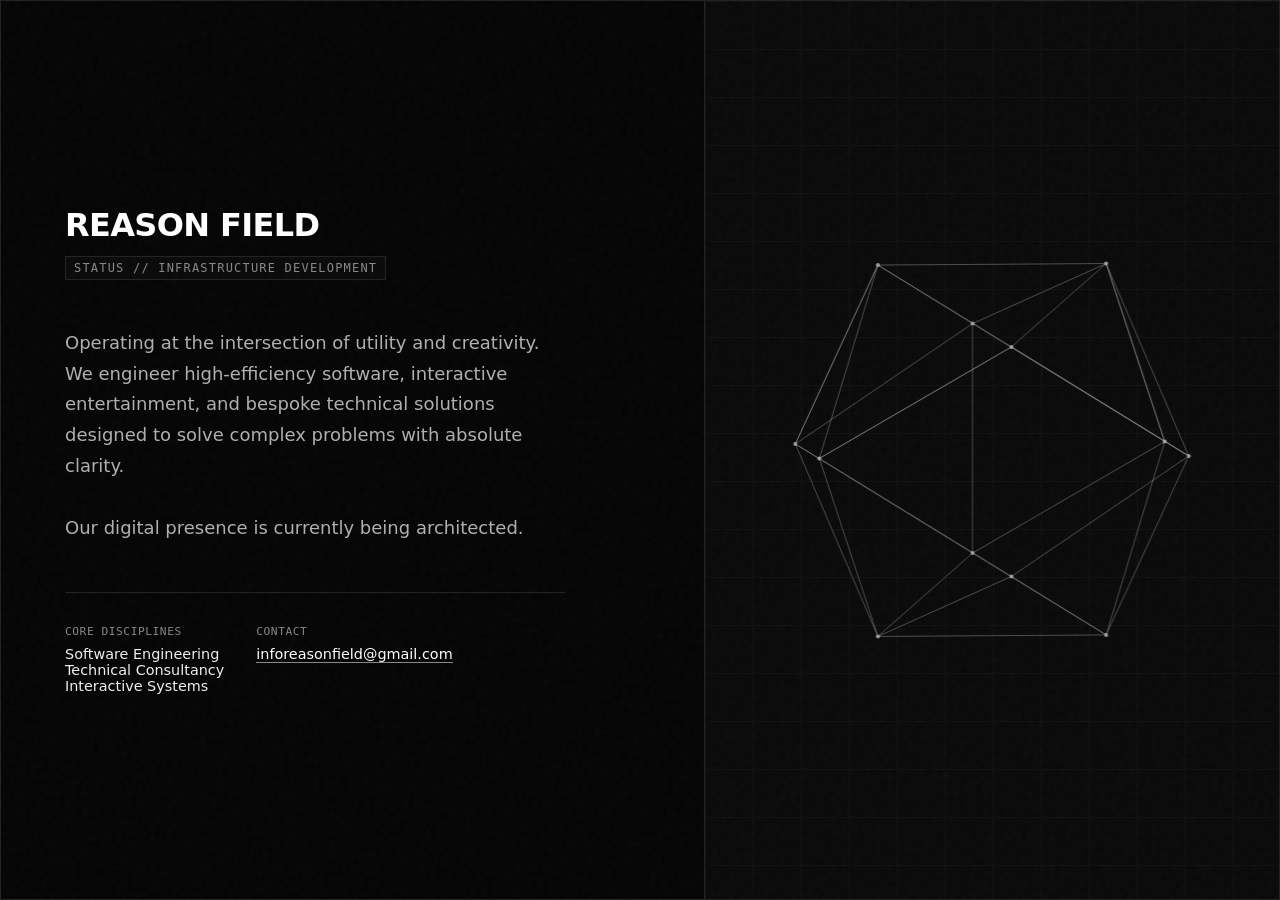
==== index.html @ ec18312f "Add initial HTML structure and styles for layout" ====
<!DOCTYPE html>
<html lang="en">
<head>
    <meta charset="UTF-8">
    <meta name="viewport" content="width=device-width, initial-scale=1.0">
    <title>Reason Field | Engineering</title>
    <style>
        :root {
            --bg: #050505;
            --surface: #0a0a0a;
            --border: #222222;
            --fg: #f0f0f0;
            --muted: #888888;
            --accent: #ffffff;
        }

        * {
            margin: 0;
            padding: 0;
            box-sizing: border-box;
        }

        body, html {
            width: 100%;
            height: 100%;
            background-color: var(--bg);
            color: var(--fg);
            font-family: ui-sans-serif, system-ui, -apple-system, BlinkMacSystemFont, "Segoe UI", Roboto, "Helvetica Neue", Arial, sans-serif;
            overflow-x: hidden;
        }

        /* Tactile Noise Overlay */
        .noise {
            position: fixed;
            inset: 0;
            pointer-events: none;
            z-index: 50;
            opacity: 0.03;
            background-image: url("data:image/svg+xml,%3Csvg viewBox='0 0 200 200' xmlns='http://www.w3.org/2000/svg'%3E%3Cfilter id='noiseFilter'%3E%3CfeTurbulence type='fractalNoise' baseFrequency='0.8' numOctaves='3' stitchTiles='stitch'/%3E%3C/filter%3E%3Crect width='100%25' height='100%25' filter='url(%23noiseFilter)'/%3E%3C/svg%3E");
        }

        /* Structural Layout */
        .layout-grid {
            display: flex;
            width: 100%;
            min-height: 100vh;
            border: 1px solid var(--border);
        }

        /* Left Panel: Content */
        .panel-content {
            flex: 1;
            display: flex;
            flex-direction: column;
            justify-content: center;
            padding: 4rem;
            border-right: 1px solid var(--border);
            background: var(--bg);
            position: relative;
            z-index: 10;
        }

        /* Right Panel: Visual */
        .panel-visual {
            flex: 1;
            position: relative;
            background: var(--surface);
            display: flex;
            align-items: center;
            justify-content: center;
            overflow: hidden;
        }

        /* Architectural Blueprint Grid on the Visual Panel */
        .panel-visual::before {
            content: '';
            position: absolute;
            inset: 0;
            background-image: 
                linear-gradient(var(--border) 1px, transparent 1px),
                linear-gradient(90deg, var(--border) 1px, transparent 1px);
            background-size: 3rem 3rem;
            opacity: 0.3;
            z-index: 1;
        }

        header {
            margin-bottom: 3rem;
        }

        h1 {
            font-size: 2rem;
            font-weight: 600;
            letter-spacing: -0.02em;
            color: var(--accent);
            text-transform: uppercase;
        }

        .mono-tag {
            font-family: ui-monospace, SFMono-Regular, Menlo, Monaco, Consolas, monospace;
            font-size: 0.75rem;
            color: var(--muted);
            text-transform: uppercase;
            letter-spacing: 0.1em;
            margin-top: 0.75rem;
            display: inline-block;
            padding: 0.25rem 0.5rem;
            border: 1px solid var(--border);
            background: var(--surface);
        }

        main p {
            font-size: 1.125rem;
            line-height: 1.7;
            color: #b0b0b0;
            font-weight: 400;
            max-width: 500px;
            margin-bottom: 2rem;
        }

        .system-status {
            display: flex;
            gap: 2rem;
            margin-top: 3rem;
            padding-top: 2rem;
            border-top: 1px solid var(--border);
            max-width: 500px;
        }

        .status-block {
            display: flex;
            flex-direction: column;
            gap: 0.5rem;
        }

        .status-title {
            font-family: ui-monospace, monospace;
            font-size: 0.7rem;
            color: var(--muted);
            letter-spacing: 0.05em;
        }

        .status-detail {
            font-size: 0.9rem;
            color: var(--fg);
        }

        a {
            color: var(--accent);
            text-decoration: none;
            border-bottom: 1px solid var(--muted);
            transition: border-color 0.2s, color 0.2s;
        }

        a:hover {
            border-color: var(--accent);
        }

        /* Canvas strictly confined to right panel */
        #render-target {
            position: relative;
            z-index: 2;
            width: 100%;
            height: 100%;
            opacity: 0.7;
        }

        /* Mobile Layout */
        @media (max-width: 900px) {
            .layout-grid {
                flex-direction: column;
            }
            .panel-content {
                border-right: none;
                border-bottom: 1px solid var(--border);
                padding: 2rem;
            }
            .panel-visual {
                min-height: 400px;
            }
        }
    </style>
</head>
<body>

    <div class="noise"></div>
    
    <div class="layout-grid">
        <!-- Left Panel: Clear, stable reading area -->
        <div class="panel-content">
            <header>
                <h1>Reason Field</h1>
                <div class="mono-tag">Status // Infrastructure Development</div>
            </header>

            <main>
                <p>
                    Operating at the intersection of utility and creativity. We engineer high-efficiency software, interactive entertainment, and bespoke technical solutions designed to solve complex problems with absolute clarity.
                </p>
                <p>
                    Our digital presence is currently being architected. 
                </p>
                
                <div class="system-status">
                    <div class="status-block">
                        <span class="status-title">CORE DISCIPLINES</span>
                        <span class="status-detail">Software Engineering<br>Technical Consultancy<br>Interactive Systems</span>
                    </div>
                    <div class="status-block">
                        <span class="status-title">CONTACT</span>
                        <span class="status-detail"><a href="mailto:inforeasonfield@gmail.com">inforeasonfield@gmail.com</a></span>
                    </div>
                </div>
            </main>
        </div>

        <!-- Right Panel: Confined visual/mathematical element -->
        <div class="panel-visual" id="canvas-container">
            <canvas id="render-target"></canvas>
        </div>
    </div>

    <script>
        /**
         * Complex Geometry Renderer (Icosahedron)
         * Kept strictly inside the right panel to avoid text interference.
         */
        const container = document.getElementById('canvas-container');
        const canvas = document.getElementById('render-target');
        const ctx = canvas.getContext('2d');
        
        let width, height;
        let angleX = 0;
        let angleY = 0;

        // Golden ratio for Icosahedron vertices
        const phi = (1 + Math.sqrt(5)) / 2;
        
        // Icosahedron vertices
        const vertices = [
            [-1,  phi,  0], [ 1,  phi,  0], [-1, -phi,  0], [ 1, -phi,  0],
            [ 0, -1,  phi], [ 0,  1,  phi], [ 0, -1, -phi], [ 0,  1, -phi],
            [ phi,  0, -1], [ phi,  0,  1], [-phi,  0, -1], [-phi,  0,  1]
        ];

        // Icosahedron edges
        const edges = [
            [0,11], [0,5], [0,1], [0,7], [0,10],
            [1,5], [1,9], [1,8], [1,7],
            [11,5], [5,9], [9,8], [8,7], [7,10], [10,11],
            [11,2], [5,4], [9,3], [8,6], [10,6],
            [2,4], [4,3], [3,6], [6,2],
            [2,11], [2,10], [4,11], [4,9], [3,9], [3,8], [6,8], [6,10],
            [2,3] // bottom edge fix
        ];

        function resize() {
            // Match canvas size to its container, not the whole window
            width = container.clientWidth;
            height = container.clientHeight;
            canvas.width = width;
            canvas.height = height;
        }

        // 3D Math: Matrix Rotation
        function rotate(v, ax, ay) {
            let x = v[0] * Math.cos(ay) - v[2] * Math.sin(ay);
            let z = v[0] * Math.sin(ay) + v[2] * Math.cos(ay);
            let y = v[1];

            let y2 = y * Math.cos(ax) - z * Math.sin(ax);
            let z2 = y * Math.sin(ax) + z * Math.cos(ax);

            return [x, y2, z2];
        }

        function render() {
            ctx.clearRect(0, 0, width, height);
            
            // Scale geometry based on container size
            const scale = Math.min(width, height) * 0.2;
            const cx = width / 2;
            const cy = height / 2;

            ctx.beginPath();
            ctx.strokeStyle = 'rgba(255, 255, 255, 0.4)';
            ctx.lineWidth = 1;

            // Draw edges
            edges.forEach(edge => {
                const v1 = rotate(vertices[edge[0]], angleX, angleY);
                const v2 = rotate(vertices[edge[1]], angleX, angleY);

                ctx.moveTo(cx + v1[0] * scale, cy + v1[1] * scale);
                ctx.lineTo(cx + v2[0] * scale, cy + v2[1] * scale);
            });

            ctx.stroke();

            // Draw connecting nodes (vertices)
            ctx.fillStyle = 'rgba(255, 255, 255, 0.8)';
            vertices.forEach(vertex => {
                const v = rotate(vertex, angleX, angleY);
                ctx.beginPath();
                ctx.arc(cx + v[0] * scale, cy + v[1] * scale, 2, 0, Math.PI * 2);
                ctx.fill();
            });

            // Smooth, slow rotation
            angleX += 0.0015;
            angleY += 0.0025;

            requestAnimationFrame(render);
        }

        // Handle resizing
        window.addEventListener('resize', resize);
        
        // Boot
        resize();
        render();
    </script>
</body>
</html>
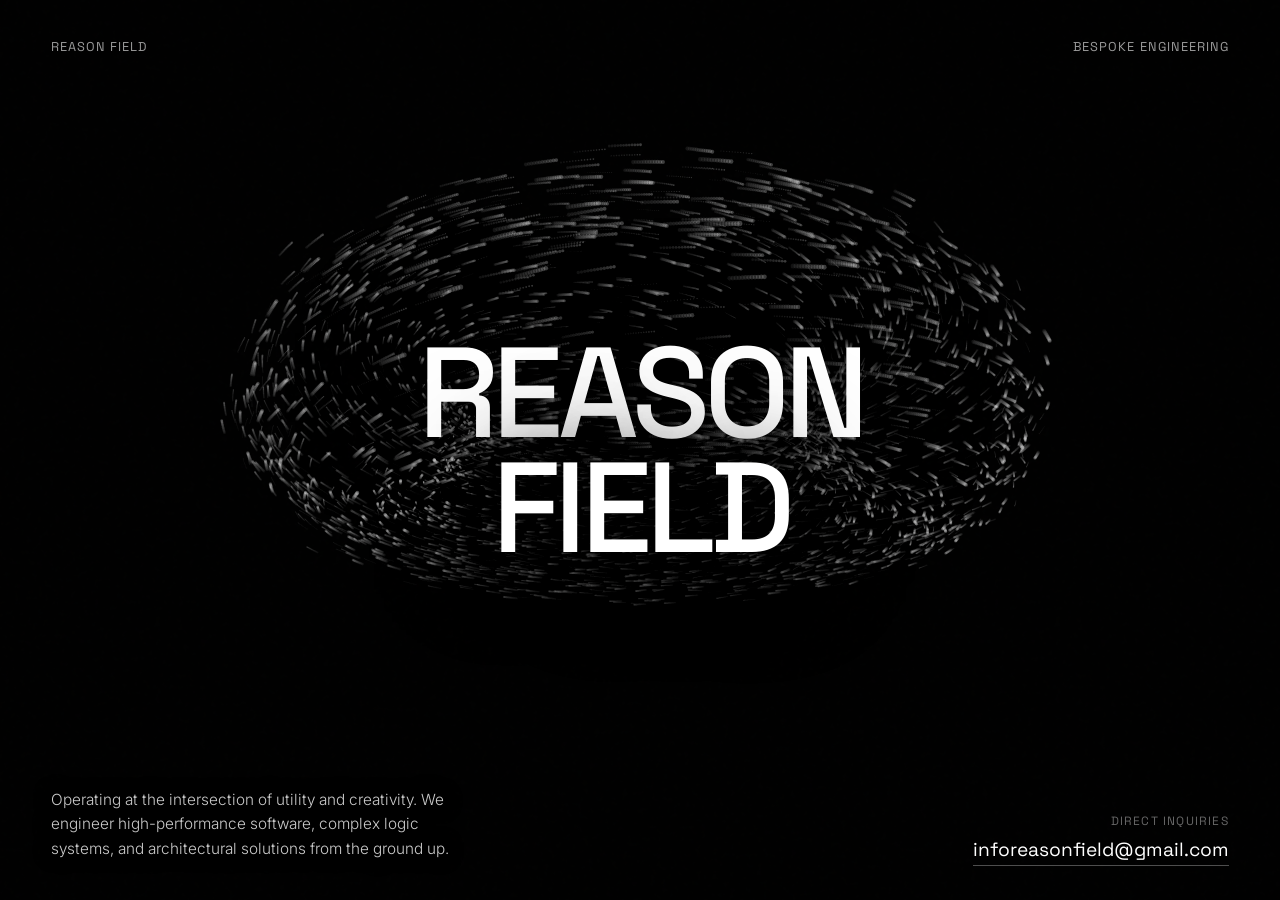
==== commit 9a715da6: "mproved UI and canvas features Updated title and improved styling for better readability. Enhanced c" ====
--- a/index.html
+++ b/index.html
@@ -3,17 +3,14 @@
 <head>
     <meta charset="UTF-8">
     <meta name="viewport" content="width=device-width, initial-scale=1.0">
-    <title>Reason Field | Engineering</title>
+    <title>Reason Field | Systems Engineering</title>
+
+    <!-- Typography: Space Grotesk for architectural precision, Inter for clean reading -->
+    <link rel="preconnect" href="https://fonts.googleapis.com">
+    <link rel="preconnect" href="https://fonts.gstatic.com" crossorigin>
+    <link href="https://fonts.googleapis.com/css2?family=Space+Grotesk:wght@300;400;500;700&family=Inter:wght@300;400&display=swap" rel="stylesheet">
+
     <style>
-        :root {
-            --bg: #050505;
-            --surface: #0a0a0a;
-            --border: #222222;
-            --fg: #f0f0f0;
-            --muted: #888888;
-            --accent: #ffffff;
-        }
-
         * {
             margin: 0;
             padding: 0;
@@ -21,303 +18,292 @@
         }
 
         body, html {
+            width: 100vw;
+            height: 100vh;
+            background-color: #030303; /* Deepest off-black */
+            color: #ffffff;
+            overflow: hidden;
+            font-family: 'Inter', sans-serif;
+            /* A subtle noise texture over the whole body to make it feel like physical media */
+            background-image: url("data:image/svg+xml,%3Csvg viewBox='0 0 200 200' xmlns='http://www.w3.org/2000/svg'%3E%3Cfilter id='noiseFilter'%3E%3CfeTurbulence type='fractalNoise' baseFrequency='0.8' numOctaves='3' stitchTiles='stitch'/%3E%3C/filter%3E%3Crect width='100%25' height='100%25' filter='url(%23noiseFilter)' opacity='0.03'/%3E%3C/svg%3E");
+        }
+
+        /* The Ambient Canvas Layer */
+        #field-canvas {
+            position: absolute;
+            top: 0;
+            left: 0;
             width: 100%;
             height: 100%;
-            background-color: var(--bg);
-            color: var(--fg);
-            font-family: ui-sans-serif, system-ui, -apple-system, BlinkMacSystemFont, "Segoe UI", Roboto, "Helvetica Neue", Arial, sans-serif;
-            overflow-x: hidden;
-        }
-
-        /* Tactile Noise Overlay */
-        .noise {
-            position: fixed;
-            inset: 0;
-            pointer-events: none;
-            z-index: 50;
-            opacity: 0.03;
-            background-image: url("data:image/svg+xml,%3Csvg viewBox='0 0 200 200' xmlns='http://www.w3.org/2000/svg'%3E%3Cfilter id='noiseFilter'%3E%3CfeTurbulence type='fractalNoise' baseFrequency='0.8' numOctaves='3' stitchTiles='stitch'/%3E%3C/filter%3E%3Crect width='100%25' height='100%25' filter='url(%23noiseFilter)'/%3E%3C/svg%3E");
-        }
-
-        /* Structural Layout */
-        .layout-grid {
-            display: flex;
-            width: 100%;
-            min-height: 100vh;
-            border: 1px solid var(--border);
-        }
-
-        /* Left Panel: Content */
-        .panel-content {
-            flex: 1;
+            z-index: 1;
+        }
+
+        /* 
+           The UI Grid
+           Positioned safely above the canvas with no disruptive blend modes.
+        */
+        .interface {
+            position: absolute;
+            top: 0;
+            left: 0;
+            width: 100vw;
+            height: 100vh;
+            z-index: 10;
+            pointer-events: none; 
             display: flex;
             flex-direction: column;
-            justify-content: center;
-            padding: 4rem;
-            border-right: 1px solid var(--border);
-            background: var(--bg);
+            justify-content: space-between;
+            padding: 3vw 4vw;
+        }
+
+        /* 
+           Massive Center Text 
+           Features a heavy text-shadow (glow) matching the background color.
+           This acts as an invisible shield, ensuring particles never make the text hard to read.
+        */
+        .center-title {
+            position: absolute;
+            top: 50%;
+            left: 50%;
+            transform: translate(-50%, -50%);
+            font-family: 'Space Grotesk', sans-serif;
+            font-size: clamp(3.5rem, 10vw, 12rem); 
+            font-weight: 500;
+            line-height: 0.9;
+            letter-spacing: -0.05em;
+            text-align: center;
+            width: 100%;
+            white-space: nowrap;
+            text-shadow: 0 0 60px rgba(3, 3, 3, 0.9), 0 0 120px rgba(3, 3, 3, 0.9);
+        }
+
+        .top-bar {
+            display: flex;
+            justify-content: space-between;
+            font-family: 'Space Grotesk', sans-serif;
+            font-size: clamp(0.75rem, 1vw, 0.9rem);
+            letter-spacing: 0.08em;
+            text-transform: uppercase;
+            color: rgba(255, 255, 255, 0.6);
+        }
+
+        .bottom-bar {
+            display: flex;
+            justify-content: space-between;
+            align-items: flex-end;
+        }
+
+        .description {
+            font-weight: 300;
+            font-size: clamp(0.95rem, 1.2vw, 1.15rem);
+            line-height: 1.6;
+            max-width: 420px;
+            color: rgba(255, 255, 255, 0.8);
+            /* Protects readability */
+            text-shadow: 0 0 20px rgba(3, 3, 3, 1);
+        }
+
+        .contact-wrapper {
+            font-family: 'Space Grotesk', sans-serif;
+            text-align: right;
+            pointer-events: auto; /* Re-enable clicks */
+        }
+
+        .contact-label {
+            display: block;
+            margin-bottom: 0.5rem;
+            font-size: 0.75rem;
+            letter-spacing: 0.1em;
+            color: rgba(255, 255, 255, 0.4);
+            text-transform: uppercase;
+        }
+
+        .contact-link {
+            font-size: clamp(1rem, 1.5vw, 1.2rem);
+            color: #ffffff;
+            text-decoration: none;
             position: relative;
-            z-index: 10;
-        }
-
-        /* Right Panel: Visual */
-        .panel-visual {
-            flex: 1;
-            position: relative;
-            background: var(--surface);
-            display: flex;
-            align-items: center;
-            justify-content: center;
-            overflow: hidden;
-        }
-
-        /* Architectural Blueprint Grid on the Visual Panel */
-        .panel-visual::before {
+            padding-bottom: 4px;
+            transition: color 0.3s ease;
+        }
+
+        .contact-link::after {
             content: '';
             position: absolute;
-            inset: 0;
-            background-image: 
-                linear-gradient(var(--border) 1px, transparent 1px),
-                linear-gradient(90deg, var(--border) 1px, transparent 1px);
-            background-size: 3rem 3rem;
-            opacity: 0.3;
-            z-index: 1;
-        }
-
-        header {
-            margin-bottom: 3rem;
-        }
-
-        h1 {
-            font-size: 2rem;
-            font-weight: 600;
-            letter-spacing: -0.02em;
-            color: var(--accent);
-            text-transform: uppercase;
-        }
-
-        .mono-tag {
-            font-family: ui-monospace, SFMono-Regular, Menlo, Monaco, Consolas, monospace;
-            font-size: 0.75rem;
-            color: var(--muted);
-            text-transform: uppercase;
-            letter-spacing: 0.1em;
-            margin-top: 0.75rem;
-            display: inline-block;
-            padding: 0.25rem 0.5rem;
-            border: 1px solid var(--border);
-            background: var(--surface);
-        }
-
-        main p {
-            font-size: 1.125rem;
-            line-height: 1.7;
-            color: #b0b0b0;
-            font-weight: 400;
-            max-width: 500px;
-            margin-bottom: 2rem;
-        }
-
-        .system-status {
-            display: flex;
-            gap: 2rem;
-            margin-top: 3rem;
-            padding-top: 2rem;
-            border-top: 1px solid var(--border);
-            max-width: 500px;
-        }
-
-        .status-block {
-            display: flex;
-            flex-direction: column;
-            gap: 0.5rem;
-        }
-
-        .status-title {
-            font-family: ui-monospace, monospace;
-            font-size: 0.7rem;
-            color: var(--muted);
-            letter-spacing: 0.05em;
-        }
-
-        .status-detail {
-            font-size: 0.9rem;
-            color: var(--fg);
-        }
-
-        a {
-            color: var(--accent);
-            text-decoration: none;
-            border-bottom: 1px solid var(--muted);
-            transition: border-color 0.2s, color 0.2s;
-        }
-
-        a:hover {
-            border-color: var(--accent);
-        }
-
-        /* Canvas strictly confined to right panel */
-        #render-target {
-            position: relative;
-            z-index: 2;
+            bottom: 0;
+            left: 0;
             width: 100%;
-            height: 100%;
-            opacity: 0.7;
+            height: 1px;
+            background-color: rgba(255, 255, 255, 0.3);
+            transition: background-color 0.3s ease;
+        }
+
+        .contact-link:hover::after {
+            background-color: #ffffff;
         }
 
         /* Mobile Layout */
-        @media (max-width: 900px) {
-            .layout-grid {
-                flex-direction: column;
-            }
-            .panel-content {
-                border-right: none;
-                border-bottom: 1px solid var(--border);
-                padding: 2rem;
-            }
-            .panel-visual {
-                min-height: 400px;
-            }
+        @media (max-width: 768px) {
+            .interface { padding: 8vw 6vw; }
+            .bottom-bar { flex-direction: column; align-items: flex-start; gap: 3rem; }
+            .description { max-width: 100%; }
+            .contact-wrapper { text-align: left; }
         }
     </style>
 </head>
 <body>
 
-    <div class="noise"></div>
-    
-    <div class="layout-grid">
-        <!-- Left Panel: Clear, stable reading area -->
-        <div class="panel-content">
-            <header>
-                <h1>Reason Field</h1>
-                <div class="mono-tag">Status // Infrastructure Development</div>
-            </header>
-
-            <main>
-                <p>
-                    Operating at the intersection of utility and creativity. We engineer high-efficiency software, interactive entertainment, and bespoke technical solutions designed to solve complex problems with absolute clarity.
-                </p>
-                <p>
-                    Our digital presence is currently being architected. 
-                </p>
-                
-                <div class="system-status">
-                    <div class="status-block">
-                        <span class="status-title">CORE DISCIPLINES</span>
-                        <span class="status-detail">Software Engineering<br>Technical Consultancy<br>Interactive Systems</span>
-                    </div>
-                    <div class="status-block">
-                        <span class="status-title">CONTACT</span>
-                        <span class="status-detail"><a href="mailto:inforeasonfield@gmail.com">inforeasonfield@gmail.com</a></span>
-                    </div>
-                </div>
-            </main>
+    <!-- Generative Magnetic Field Canvas -->
+    <canvas id="field-canvas"></canvas>
+
+    <!-- Harmonious UI Layer -->
+    <main class="interface">
+        
+        <div class="top-bar">
+            <div>Reason Field</div>
+            <div>Bespoke Engineering</div>
         </div>
 
-        <!-- Right Panel: Confined visual/mathematical element -->
-        <div class="panel-visual" id="canvas-container">
-            <canvas id="render-target"></canvas>
+        <div class="center-title">
+            REASON<br>FIELD
         </div>
-    </div>
+
+        <div class="bottom-bar">
+            <div class="description">
+                Operating at the intersection of utility and creativity. We engineer high-performance software, complex logic systems, and architectural solutions from the ground up.
+            </div>
+            
+            <div class="contact-wrapper">
+                <span class="contact-label">Direct Inquiries</span>
+                <a href="mailto:inforeasonfield@gmail.com" class="contact-link">inforeasonfield@gmail.com</a>
+            </div>
+        </div>
+
+    </main>
 
     <script>
         /**
-         * Complex Geometry Renderer (Icosahedron)
-         * Kept strictly inside the right panel to avoid text interference.
+         * Ambient Particle Torus (The "Reason Field")
+         * Creates a massive, incredibly smooth ring of particles representing 
+         * perfectly organized computational logic and data architecture.
          */
-        const container = document.getElementById('canvas-container');
-        const canvas = document.getElementById('render-target');
+        const canvas = document.getElementById('field-canvas');
         const ctx = canvas.getContext('2d');
+
+        let width, height;
+        let particles = [];
+        const particleCount = 4000; // High count, but rendered softly
         
-        let width, height;
-        let angleX = 0;
-        let angleY = 0;
-
-        // Golden ratio for Icosahedron vertices
-        const phi = (1 + Math.sqrt(5)) / 2;
-        
-        // Icosahedron vertices
-        const vertices = [
-            [-1,  phi,  0], [ 1,  phi,  0], [-1, -phi,  0], [ 1, -phi,  0],
-            [ 0, -1,  phi], [ 0,  1,  phi], [ 0, -1, -phi], [ 0,  1, -phi],
-            [ phi,  0, -1], [ phi,  0,  1], [-phi,  0, -1], [-phi,  0,  1]
-        ];
-
-        // Icosahedron edges
-        const edges = [
-            [0,11], [0,5], [0,1], [0,7], [0,10],
-            [1,5], [1,9], [1,8], [1,7],
-            [11,5], [5,9], [9,8], [8,7], [7,10], [10,11],
-            [11,2], [5,4], [9,3], [8,6], [10,6],
-            [2,4], [4,3], [3,6], [6,2],
-            [2,11], [2,10], [4,11], [4,9], [3,9], [3,8], [6,8], [6,10],
-            [2,3] // bottom edge fix
-        ];
-
-        function resize() {
-            // Match canvas size to its container, not the whole window
-            width = container.clientWidth;
-            height = container.clientHeight;
+        // Mathematical parameters for the Torus (Ring)
+        const R = 300; // Main radius of the ring
+        const r = 100; // Thickness of the ring
+
+        let time = 0;
+        let mouseX = 0;
+        let mouseY = 0;
+
+        function initCanvas() {
+            width = window.innerWidth;
+            height = window.innerHeight;
             canvas.width = width;
             canvas.height = height;
-        }
-
-        // 3D Math: Matrix Rotation
-        function rotate(v, ax, ay) {
-            let x = v[0] * Math.cos(ay) - v[2] * Math.sin(ay);
-            let z = v[0] * Math.sin(ay) + v[2] * Math.cos(ay);
-            let y = v[1];
-
-            let y2 = y * Math.cos(ax) - z * Math.sin(ax);
-            let z2 = y * Math.sin(ax) + z * Math.cos(ax);
-
-            return [x, y2, z2];
-        }
+            
+            particles = [];
+            
+            // Distribute points mathematically across a 3D Torus
+            for (let i = 0; i < particleCount; i++) {
+                // u and v are angles for the torus formula
+                const u = Math.random() * Math.PI * 2;
+                const v = Math.random() * Math.PI * 2;
+                
+                // Add a little random noise to make it look like a field of data, not a solid object
+                const noiseX = (Math.random() - 0.5) * 40;
+                const noiseY = (Math.random() - 0.5) * 40;
+                const noiseZ = (Math.random() - 0.5) * 40;
+
+                particles.push({
+                    u: u,
+                    v: v,
+                    nx: noiseX,
+                    ny: noiseY,
+                    nz: noiseZ,
+                    speedOffset: Math.random() * 0.002 + 0.001,
+                    size: Math.random() * 1.5 + 0.2
+                });
+            }
+        }
+
+        window.addEventListener('resize', initCanvas);
+        initCanvas();
+
+        // Subtle parallax effect on mouse move
+        window.addEventListener('mousemove', (e) => {
+            mouseX = (e.clientX - width / 2) * 0.0005;
+            mouseY = (e.clientY - height / 2) * 0.0005;
+        });
 
         function render() {
-            ctx.clearRect(0, 0, width, height);
-            
-            // Scale geometry based on container size
-            const scale = Math.min(width, height) * 0.2;
-            const cx = width / 2;
-            const cy = height / 2;
-
-            ctx.beginPath();
-            ctx.strokeStyle = 'rgba(255, 255, 255, 0.4)';
-            ctx.lineWidth = 1;
-
-            // Draw edges
-            edges.forEach(edge => {
-                const v1 = rotate(vertices[edge[0]], angleX, angleY);
-                const v2 = rotate(vertices[edge[1]], angleX, angleY);
-
-                ctx.moveTo(cx + v1[0] * scale, cy + v1[1] * scale);
-                ctx.lineTo(cx + v2[0] * scale, cy + v2[1] * scale);
-            });
-
-            ctx.stroke();
-
-            // Draw connecting nodes (vertices)
-            ctx.fillStyle = 'rgba(255, 255, 255, 0.8)';
-            vertices.forEach(vertex => {
-                const v = rotate(vertex, angleX, angleY);
-                ctx.beginPath();
-                ctx.arc(cx + v[0] * scale, cy + v[1] * scale, 2, 0, Math.PI * 2);
-                ctx.fill();
-            });
-
-            // Smooth, slow rotation
-            angleX += 0.0015;
-            angleY += 0.0025;
+            // Very soft clear to create a smooth, ambient glow
+            ctx.fillStyle = 'rgba(3, 3, 3, 0.2)';
+            ctx.fillRect(0, 0, width, height);
+
+            time += 0.005; // Extremely slow, peaceful rotation
+
+            const centerX = width / 2;
+            const centerY = height / 2;
+
+            // Camera tilt angles
+            const rotX = 1.2 + mouseY; 
+            const rotZ = time + mouseX;
+
+            const cx = Math.cos(rotX), sx = Math.sin(rotX);
+            const cz = Math.cos(rotZ), sz = Math.sin(rotZ);
+
+            ctx.fillStyle = 'rgba(255, 255, 255, 0.4)'; // Soft white/silver particles
+
+            for (let i = 0; i < particles.length; i++) {
+                let p = particles[i];
+                
+                // Slowly animate the particles around the tube of the torus
+                p.v += p.speedOffset;
+
+                // 3D Torus parametric equations
+                let px = (R + r * Math.cos(p.v)) * Math.cos(p.u) + p.nx;
+                let py = (R + r * Math.cos(p.v)) * Math.sin(p.u) + p.ny;
+                let pz = r * Math.sin(p.v) + p.nz;
+
+                // 3D Rotations (Rotate around Z, then X to tilt it)
+                // Z-rotation
+                let x1 = px * cz - py * sz;
+                let y1 = px * sz + py * cz;
+
+                // X-rotation
+                let y2 = y1 * cx - pz * sx;
+                let z2 = y1 * sx + pz * cx;
+
+                // Push back from camera
+                z2 += 900; 
+
+                // Simple perspective projection
+                if (z2 > 100) {
+                    const scale = 800 / z2;
+                    const screenX = centerX + x1 * scale;
+                    const screenY = centerY + y2 * scale;
+                    
+                    // Particles further away are smaller and dimmer
+                    const currentSize = p.size * scale;
+                    const alpha = Math.max(0, Math.min(0.6, scale * 0.5));
+
+                    ctx.globalAlpha = alpha;
+                    ctx.beginPath();
+                    ctx.arc(screenX, screenY, currentSize, 0, Math.PI * 2);
+                    ctx.fill();
+                }
+            }
 
             requestAnimationFrame(render);
         }
 
-        // Handle resizing
-        window.addEventListener('resize', resize);
-        
-        // Boot
-        resize();
         render();
     </script>
 </body>
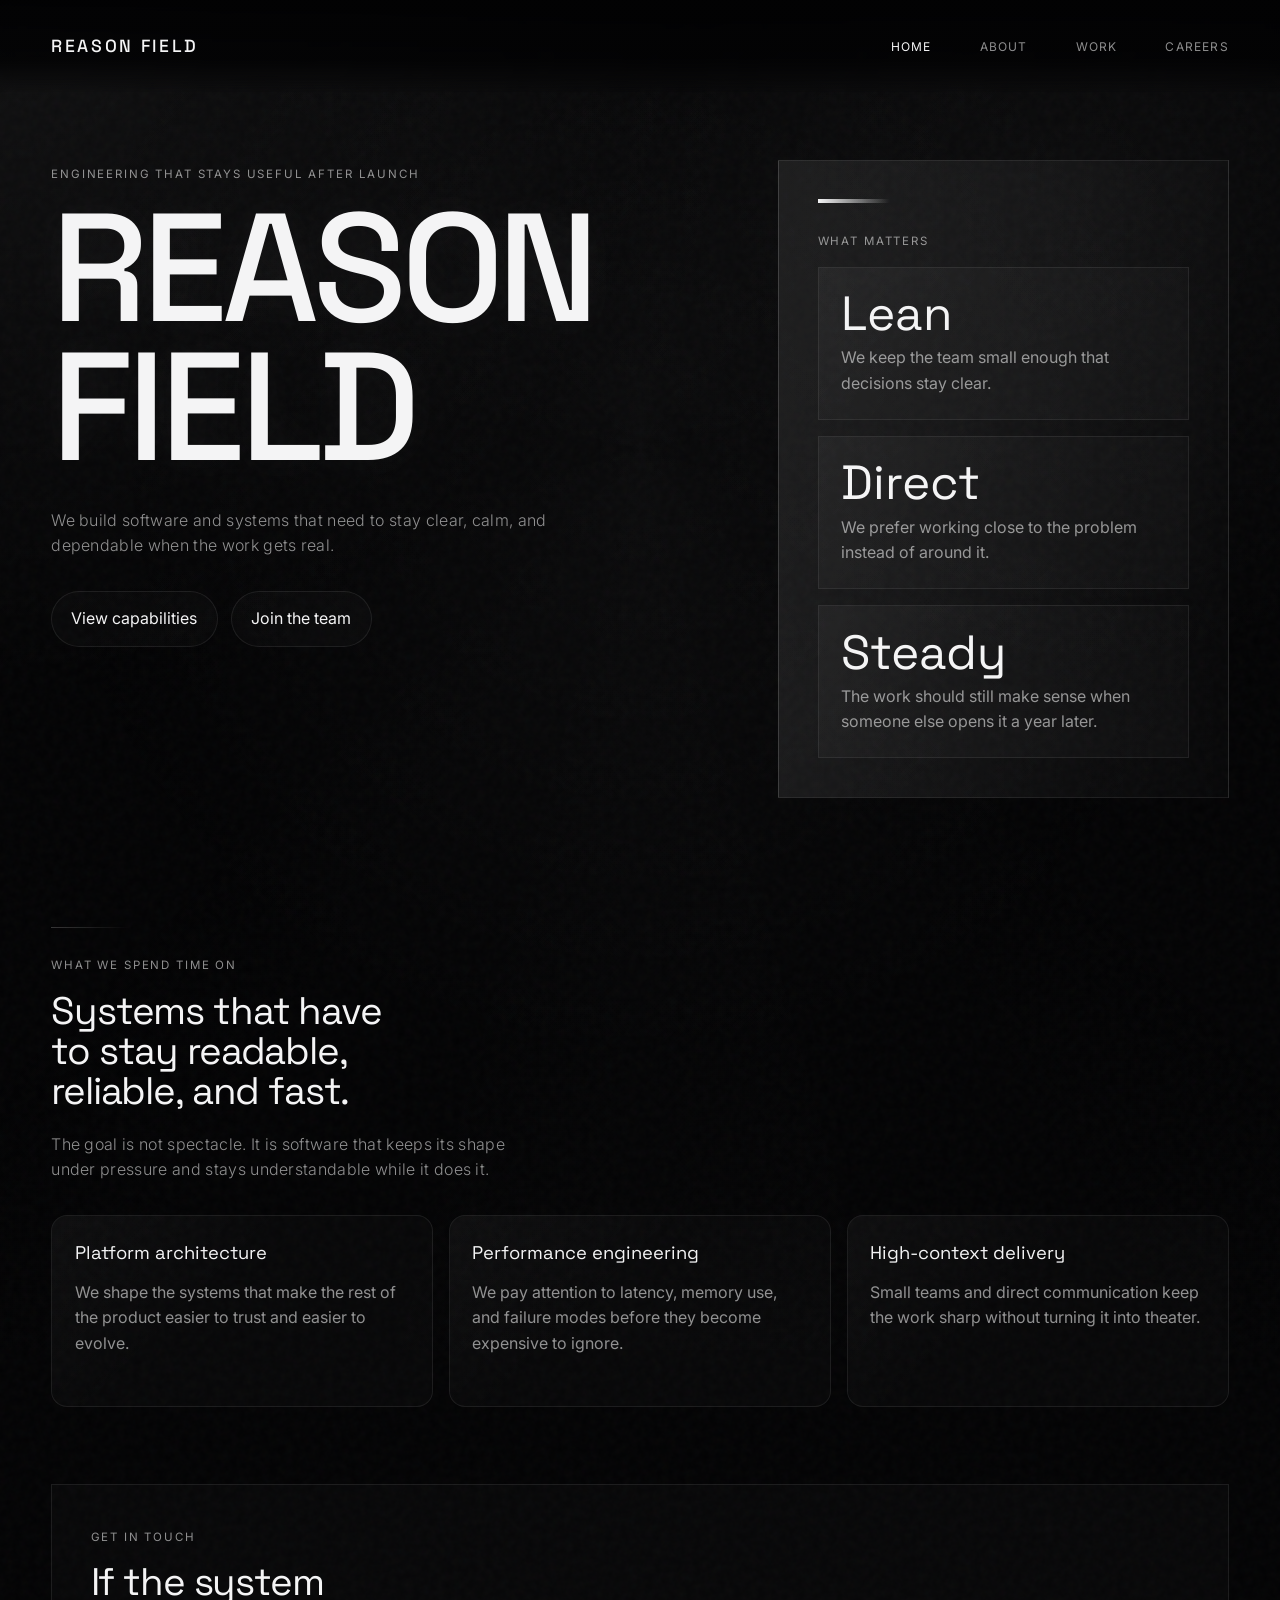
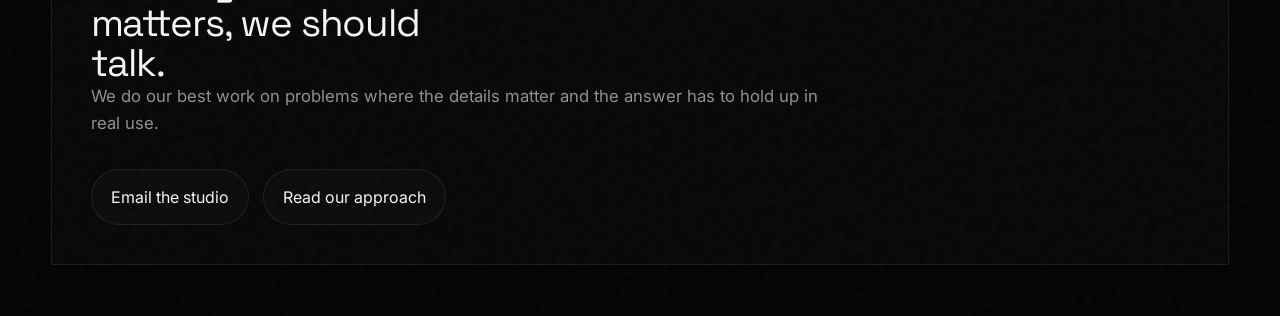
==== commit 06d2b1db: "Accessibility" ====
--- a/index.html
+++ b/index.html
@@ -1,310 +1,157 @@
-<!DOCTYPE html>
-<html lang="en">
-<head>
-    <meta charset="UTF-8">
-    <meta name="viewport" content="width=device-width, initial-scale=1.0">
-    <title>Reason Field | Systems Engineering</title>
-
-    <!-- Typography: Space Grotesk for architectural precision, Inter for clean reading -->
-    <link rel="preconnect" href="https://fonts.googleapis.com">
-    <link rel="preconnect" href="https://fonts.gstatic.com" crossorigin>
-    <link href="https://fonts.googleapis.com/css2?family=Space+Grotesk:wght@300;400;500;700&family=Inter:wght@300;400&display=swap" rel="stylesheet">
-
-    <style>
-        * {
-            margin: 0;
-            padding: 0;
-            box-sizing: border-box;
-        }
-
-        body, html {
-            width: 100vw;
-            height: 100vh;
-            background-color: #030303; /* Deepest off-black */
-            color: #ffffff;
-            overflow: hidden;
-            font-family: 'Inter', sans-serif;
-            /* A subtle noise texture over the whole body to make it feel like physical media */
-            background-image: url("data:image/svg+xml,%3Csvg viewBox='0 0 200 200' xmlns='http://www.w3.org/2000/svg'%3E%3Cfilter id='noiseFilter'%3E%3CfeTurbulence type='fractalNoise' baseFrequency='0.8' numOctaves='3' stitchTiles='stitch'/%3E%3C/filter%3E%3Crect width='100%25' height='100%25' filter='url(%23noiseFilter)' opacity='0.03'/%3E%3C/svg%3E");
-        }
-
-        /* The Ambient Canvas Layer */
-        #field-canvas {
-            position: absolute;
-            top: 0;
-            left: 0;
-            width: 100%;
-            height: 100%;
-            z-index: 1;
-        }
-
-        /* 
-           The UI Grid
-           Positioned safely above the canvas with no disruptive blend modes.
-        */
-        .interface {
-            position: absolute;
-            top: 0;
-            left: 0;
-            width: 100vw;
-            height: 100vh;
-            z-index: 10;
-            pointer-events: none; 
-            display: flex;
-            flex-direction: column;
-            justify-content: space-between;
-            padding: 3vw 4vw;
-        }
-
-        /* 
-           Massive Center Text 
-           Features a heavy text-shadow (glow) matching the background color.
-           This acts as an invisible shield, ensuring particles never make the text hard to read.
-        */
-        .center-title {
-            position: absolute;
-            top: 50%;
-            left: 50%;
-            transform: translate(-50%, -50%);
-            font-family: 'Space Grotesk', sans-serif;
-            font-size: clamp(3.5rem, 10vw, 12rem); 
-            font-weight: 500;
-            line-height: 0.9;
-            letter-spacing: -0.05em;
-            text-align: center;
-            width: 100%;
-            white-space: nowrap;
-            text-shadow: 0 0 60px rgba(3, 3, 3, 0.9), 0 0 120px rgba(3, 3, 3, 0.9);
-        }
-
-        .top-bar {
-            display: flex;
-            justify-content: space-between;
-            font-family: 'Space Grotesk', sans-serif;
-            font-size: clamp(0.75rem, 1vw, 0.9rem);
-            letter-spacing: 0.08em;
-            text-transform: uppercase;
-            color: rgba(255, 255, 255, 0.6);
-        }
-
-        .bottom-bar {
-            display: flex;
-            justify-content: space-between;
-            align-items: flex-end;
-        }
-
-        .description {
-            font-weight: 300;
-            font-size: clamp(0.95rem, 1.2vw, 1.15rem);
-            line-height: 1.6;
-            max-width: 420px;
-            color: rgba(255, 255, 255, 0.8);
-            /* Protects readability */
-            text-shadow: 0 0 20px rgba(3, 3, 3, 1);
-        }
-
-        .contact-wrapper {
-            font-family: 'Space Grotesk', sans-serif;
-            text-align: right;
-            pointer-events: auto; /* Re-enable clicks */
-        }
-
-        .contact-label {
-            display: block;
-            margin-bottom: 0.5rem;
-            font-size: 0.75rem;
-            letter-spacing: 0.1em;
-            color: rgba(255, 255, 255, 0.4);
-            text-transform: uppercase;
-        }
-
-        .contact-link {
-            font-size: clamp(1rem, 1.5vw, 1.2rem);
-            color: #ffffff;
-            text-decoration: none;
-            position: relative;
-            padding-bottom: 4px;
-            transition: color 0.3s ease;
-        }
-
-        .contact-link::after {
-            content: '';
-            position: absolute;
-            bottom: 0;
-            left: 0;
-            width: 100%;
-            height: 1px;
-            background-color: rgba(255, 255, 255, 0.3);
-            transition: background-color 0.3s ease;
-        }
-
-        .contact-link:hover::after {
-            background-color: #ffffff;
-        }
-
-        /* Mobile Layout */
-        @media (max-width: 768px) {
-            .interface { padding: 8vw 6vw; }
-            .bottom-bar { flex-direction: column; align-items: flex-start; gap: 3rem; }
-            .description { max-width: 100%; }
-            .contact-wrapper { text-align: left; }
-        }
-    </style>
-</head>
-<body>
-
-    <!-- Generative Magnetic Field Canvas -->
-    <canvas id="field-canvas"></canvas>
-
-    <!-- Harmonious UI Layer -->
-    <main class="interface">
-        
-        <div class="top-bar">
-            <div>Reason Field</div>
-            <div>Bespoke Engineering</div>
-        </div>
-
-        <div class="center-title">
-            REASON<br>FIELD
-        </div>
-
-        <div class="bottom-bar">
-            <div class="description">
-                Operating at the intersection of utility and creativity. We engineer high-performance software, complex logic systems, and architectural solutions from the ground up.
-            </div>
-            
-            <div class="contact-wrapper">
-                <span class="contact-label">Direct Inquiries</span>
-                <a href="mailto:inforeasonfield@gmail.com" class="contact-link">inforeasonfield@gmail.com</a>
-            </div>
-        </div>
-
-    </main>
-
-    <script>
-        /**
-         * Ambient Particle Torus (The "Reason Field")
-         * Creates a massive, incredibly smooth ring of particles representing 
-         * perfectly organized computational logic and data architecture.
-         */
-        const canvas = document.getElementById('field-canvas');
-        const ctx = canvas.getContext('2d');
-
-        let width, height;
-        let particles = [];
-        const particleCount = 4000; // High count, but rendered softly
-        
-        // Mathematical parameters for the Torus (Ring)
-        const R = 300; // Main radius of the ring
-        const r = 100; // Thickness of the ring
-
-        let time = 0;
-        let mouseX = 0;
-        let mouseY = 0;
-
-        function initCanvas() {
-            width = window.innerWidth;
-            height = window.innerHeight;
-            canvas.width = width;
-            canvas.height = height;
-            
-            particles = [];
-            
-            // Distribute points mathematically across a 3D Torus
-            for (let i = 0; i < particleCount; i++) {
-                // u and v are angles for the torus formula
-                const u = Math.random() * Math.PI * 2;
-                const v = Math.random() * Math.PI * 2;
-                
-                // Add a little random noise to make it look like a field of data, not a solid object
-                const noiseX = (Math.random() - 0.5) * 40;
-                const noiseY = (Math.random() - 0.5) * 40;
-                const noiseZ = (Math.random() - 0.5) * 40;
-
-                particles.push({
-                    u: u,
-                    v: v,
-                    nx: noiseX,
-                    ny: noiseY,
-                    nz: noiseZ,
-                    speedOffset: Math.random() * 0.002 + 0.001,
-                    size: Math.random() * 1.5 + 0.2
-                });
-            }
-        }
-
-        window.addEventListener('resize', initCanvas);
-        initCanvas();
-
-        // Subtle parallax effect on mouse move
-        window.addEventListener('mousemove', (e) => {
-            mouseX = (e.clientX - width / 2) * 0.0005;
-            mouseY = (e.clientY - height / 2) * 0.0005;
-        });
-
-        function render() {
-            // Very soft clear to create a smooth, ambient glow
-            ctx.fillStyle = 'rgba(3, 3, 3, 0.2)';
-            ctx.fillRect(0, 0, width, height);
-
-            time += 0.005; // Extremely slow, peaceful rotation
-
-            const centerX = width / 2;
-            const centerY = height / 2;
-
-            // Camera tilt angles
-            const rotX = 1.2 + mouseY; 
-            const rotZ = time + mouseX;
-
-            const cx = Math.cos(rotX), sx = Math.sin(rotX);
-            const cz = Math.cos(rotZ), sz = Math.sin(rotZ);
-
-            ctx.fillStyle = 'rgba(255, 255, 255, 0.4)'; // Soft white/silver particles
-
-            for (let i = 0; i < particles.length; i++) {
-                let p = particles[i];
-                
-                // Slowly animate the particles around the tube of the torus
-                p.v += p.speedOffset;
-
-                // 3D Torus parametric equations
-                let px = (R + r * Math.cos(p.v)) * Math.cos(p.u) + p.nx;
-                let py = (R + r * Math.cos(p.v)) * Math.sin(p.u) + p.ny;
-                let pz = r * Math.sin(p.v) + p.nz;
-
-                // 3D Rotations (Rotate around Z, then X to tilt it)
-                // Z-rotation
-                let x1 = px * cz - py * sz;
-                let y1 = px * sz + py * cz;
-
-                // X-rotation
-                let y2 = y1 * cx - pz * sx;
-                let z2 = y1 * sx + pz * cx;
-
-                // Push back from camera
-                z2 += 900; 
-
-                // Simple perspective projection
-                if (z2 > 100) {
-                    const scale = 800 / z2;
-                    const screenX = centerX + x1 * scale;
-                    const screenY = centerY + y2 * scale;
-                    
-                    // Particles further away are smaller and dimmer
-                    const currentSize = p.size * scale;
-                    const alpha = Math.max(0, Math.min(0.6, scale * 0.5));
-
-                    ctx.globalAlpha = alpha;
-                    ctx.beginPath();
-                    ctx.arc(screenX, screenY, currentSize, 0, Math.PI * 2);
-                    ctx.fill();
-                }
-            }
-
-            requestAnimationFrame(render);
-        }
-
-        render();
-    </script>
-</body>
-</html>
+<!DOCTYPE html>
+<html lang="en">
+<head>
+    <meta charset="UTF-8">
+    <meta name="viewport" content="width=device-width, initial-scale=1.0">
+    <meta name="description" content="Reason Field - Bespoke Systems Engineering.">
+    <title>Reason Field | Systems Engineering</title>
+    <link rel="preconnect" href="https://fonts.googleapis.com">
+    <link rel="preconnect" href="https://fonts.gstatic.com" crossorigin>
+    <link href="https://fonts.googleapis.com/css2?family=Space+Grotesk:wght@300;400;500&family=Inter:wght@300;400&display=swap" rel="stylesheet">
+    <link rel="stylesheet" href="style.css">
+    <style>
+        .home-main {
+            display: grid;
+            gap: clamp(3rem, 6vw, 6rem);
+            padding-top: 10rem;
+        }
+
+        .hero-shell {
+            display: grid;
+            grid-template-columns: minmax(0, 1.2fr) minmax(280px, 0.8fr);
+            gap: clamp(2rem, 4vw, 5rem);
+            align-items: start;
+        }
+
+        .hero-copy {
+            max-width: 40rem;
+        }
+
+        .home-main h1 {
+            font-family: 'Space Grotesk', sans-serif;
+            font-size: clamp(4rem, 12vw, 12rem);
+            font-weight: 500;
+            line-height: 0.9;
+            letter-spacing: -0.04em;
+            white-space: nowrap;
+            text-shadow: 0 0 40px rgba(255,255,255,0.05), 0 0 100px rgba(255,255,255,0.02);
+            margin-bottom: 2rem;
+            animation: pulseGlow 8s ease-in-out infinite alternate;
+        }
+
+        @keyframes pulseGlow {
+            0% { text-shadow: 0 0 40px rgba(255,255,255,0.05), 0 0 100px rgba(255,255,255,0.02); }
+            100% { text-shadow: 0 0 60px rgba(255,255,255,0.08), 0 0 120px rgba(255,255,255,0.05); }
+        }
+
+        .hero-desc {
+            font-weight: 300;
+            font-size: clamp(1rem, 1.2vw, 1.25rem);
+            max-width: 500px;
+            color: var(--text-mute);
+            letter-spacing: 0.02em;
+            margin-top: 1.25rem;
+        }
+
+        .section-title {
+            max-width: 14ch;
+        }
+
+        .landing-note {
+            max-width: 30rem;
+        }
+
+        @media (max-width: 900px) {
+            .hero-shell {
+                grid-template-columns: 1fr;
+            }
+
+            .home-main h1 {
+                white-space: normal;
+            }
+        }
+    </style>
+</head>
+<body>
+    <a href="#main-content" class="skip-link">Skip to main content</a>
+    <div class="ambient-field"></div>
+    
+    <header>
+        <a href="index.html" class="logo">Reason Field</a>
+        <nav aria-label="Main navigation">
+            <ul>
+                <li><a href="index.html" aria-current="page">Home</a></li>
+                <li><a href="about.html">About</a></li>
+                <li><a href="work.html">Work</a></li>
+                <li><a href="careers.html">Careers</a></li>
+            </ul>
+        </nav>
+    </header>
+
+    <main id="main-content" class="home-main">
+        <section class="hero-shell" aria-labelledby="home-title">
+            <div class="hero-copy">
+                <span class="section-label">Engineering that stays useful after launch</span>
+                <h1 id="home-title">REASON<br>FIELD</h1>
+                <p class="hero-desc">
+                    We build software and systems that need to stay clear, calm, and dependable when the work gets real.
+                </p>
+                <div class="button-row">
+                    <a href="work.html" class="button-link">View capabilities</a>
+                    <a href="careers.html" class="button-link">Join the team</a>
+                </div>
+            </div>
+
+            <aside class="quote-panel" aria-label="Company metrics">
+                <span class="section-label">What matters</span>
+                <div class="stat-grid">
+                    <article class="stat-card">
+                        <div class="stat-value">Lean</div>
+                        <p class="stat-label">We keep the team small enough that decisions stay clear.</p>
+                    </article>
+                    <article class="stat-card">
+                        <div class="stat-value">Direct</div>
+                        <p class="stat-label">We prefer working close to the problem instead of around it.</p>
+                    </article>
+                    <article class="stat-card">
+                        <div class="stat-value">Steady</div>
+                        <p class="stat-label">The work should still make sense when someone else opens it a year later.</p>
+                    </article>
+                </div>
+            </aside>
+        </section>
+
+        <section class="section-shell" aria-labelledby="focus-title">
+            <span class="section-label">What we spend time on</span>
+            <h2 id="focus-title" class="section-title">Systems that have to stay readable, reliable, and fast.</h2>
+            <p class="hero-desc landing-note">
+                The goal is not spectacle. It is software that keeps its shape under pressure and stays understandable while it does it.
+            </p>
+            <div class="feature-grid" style="margin-top: 2rem;">
+                <article class="feature-card">
+                    <h3>Platform architecture</h3>
+                    <p>We shape the systems that make the rest of the product easier to trust and easier to evolve.</p>
+                </article>
+                <article class="feature-card">
+                    <h3>Performance engineering</h3>
+                    <p>We pay attention to latency, memory use, and failure modes before they become expensive to ignore.</p>
+                </article>
+                <article class="feature-card">
+                    <h3>High-context delivery</h3>
+                    <p>Small teams and direct communication keep the work sharp without turning it into theater.</p>
+                </article>
+            </div>
+        </section>
+
+        <section class="cta-panel" aria-labelledby="contact-title">
+            <span class="section-label">Get in touch</span>
+            <h2 id="contact-title" class="section-title">If the system matters, we should talk.</h2>
+            <p class="lead-copy">We do our best work on problems where the details matter and the answer has to hold up in real use.</p>
+            <div class="button-row">
+                <a href="mailto:inforeasonfield@gmail.com" class="button-link">Email the studio</a>
+                <a href="about.html" class="button-link">Read our approach</a>
+            </div>
+        </section>
+    </main>
+</body>
+</html>
--- a/style.css
+++ b/style.css
@@ -0,0 +1,355 @@
+/* =========================================
+   REASON FIELD - CORE DESIGN SYSTEM
+   ========================================= */
+
+:root {
+    --bg-core: #020203; /* Deepest abyss black */
+    --bg: var(--bg-core);
+    --text-prime: #f4f4f5;
+    --text: var(--text-prime);
+    --text-mute: rgba(255, 255, 255, 0.55);
+    --text-dim: var(--text-mute);
+    --border-subtle: rgba(255, 255, 255, 0.08);
+    --grid-line: var(--border-subtle);
+    --border-glow: rgba(255, 255, 255, 0.2);
+    --accent: #ffffff;
+}
+
+/* Base Reset & Accessibility */
+* { margin: 0; padding: 0; box-sizing: border-box; }
+html { scroll-behavior: smooth; }
+*:focus-visible { outline: 1px solid var(--accent); outline-offset: 6px; }
+
+body {
+    background-color: var(--bg-core);
+    color: var(--text-prime);
+    font-family: 'Inter', sans-serif;
+    line-height: 1.6;
+    overflow-x: hidden;
+    min-height: 100vh;
+    display: flex;
+    flex-direction: column;
+    /* The tactile, physical media noise layer */
+    background-image:
+        radial-gradient(circle at top left, rgba(255, 255, 255, 0.055), transparent 30%),
+        radial-gradient(circle at 85% 10%, rgba(255, 255, 255, 0.035), transparent 24%),
+        url("data:image/svg+xml,%3Csvg viewBox='0 0 200 200' xmlns='http://www.w3.org/2000/svg'%3E%3Cfilter id='noiseFilter'%3E%3CfeTurbulence type='fractalNoise' baseFrequency='0.8' numOctaves='3' stitchTiles='stitch'/%3E%3C/filter%3E%3Crect width='100%25' height='100%25' filter='url(%23noiseFilter)' opacity='0.03'/%3E%3C/svg%3E");
+}
+
+/* CSS-Native Ambient Field (Replaces the heavy JS Canvas) */
+.ambient-field {
+    position: fixed;
+    top: -50vh; left: -50vw; 
+    width: 200vw; height: 200vh;
+    /* Creates a massive, subtle volumetric lighting effect */
+    background: radial-gradient(circle at 50% 50%, rgba(255, 255, 255, 0.03) 0%, transparent 40%),
+                conic-gradient(from 90deg at 50% 50%, transparent 0deg, rgba(255, 255, 255, 0.01) 90deg, transparent 180deg, rgba(255, 255, 255, 0.01) 270deg, transparent 360deg);
+    z-index: -1;
+    pointer-events: none;
+    opacity: 0.9;
+}
+
+@media (prefers-reduced-motion: no-preference) {
+    .ambient-field { animation: slowRotate 120s linear infinite; }
+}
+@keyframes slowRotate { 100% { transform: rotate(360deg); } }
+
+/* Global Navigation - Floating Glass Effect */
+header {
+    position: fixed;
+    top: 0; left: 0; width: 100%;
+    display: flex;
+    justify-content: space-between;
+    align-items: center;
+    gap: 1.5rem;
+    padding: 2rem 4vw;
+    z-index: 100;
+    background: linear-gradient(to bottom, rgba(2, 2, 3, 0.96) 0%, rgba(2, 2, 3, 0.82) 65%, transparent 100%);
+    backdrop-filter: blur(8px); /* Frosted glass over the ambient field */
+}
+
+.logo {
+    font-family: 'Space Grotesk', sans-serif;
+    font-weight: 500;
+    font-size: 1.1rem;
+    letter-spacing: 0.15em;
+    text-transform: uppercase;
+    color: var(--text-prime);
+    text-decoration: none;
+}
+
+nav ul { display: flex; gap: 3rem; list-style: none; flex-wrap: wrap; justify-content: flex-end; }
+nav a {
+    color: var(--text-mute);
+    text-decoration: none;
+    font-size: 0.75rem;
+    text-transform: uppercase;
+    letter-spacing: 0.1em;
+    transition: color 0.3s ease;
+}
+nav a:hover,
+nav a:focus-visible,
+nav a.active,
+nav a[aria-current="page"] {
+    color: var(--text-prime);
+}
+
+/* Layout Structure */
+main {
+    flex: 1;
+    padding: 12vh 4vw 4vw 4vw; /* Space for fixed header */
+    max-width: 1600px;
+    margin: 0 auto;
+    width: 100%;
+    position: relative;
+    z-index: 10;
+}
+
+/* Skip Link for Accessibility */
+.skip-link {
+    position: absolute; top: -100px; left: 20px; 
+    background: var(--text-prime); color: var(--bg-core); 
+    padding: 12px 24px; z-index: 1000; text-decoration: none; 
+    font-family: 'Space Grotesk'; font-weight: 500; transition: top 0.3s;
+}
+.skip-link:focus { top: 20px; }
+
+/* Reusable Content System */
+.section-shell {
+    margin-top: clamp(3rem, 6vw, 6rem);
+    position: relative;
+}
+
+.section-shell::before {
+    content: "";
+    position: absolute;
+    top: -1.5rem;
+    left: 0;
+    width: 5rem;
+    height: 1px;
+    background: linear-gradient(90deg, var(--border-glow), transparent);
+}
+
+.section-label {
+    display: inline-block;
+    font-size: 0.72rem;
+    text-transform: uppercase;
+    letter-spacing: 0.16em;
+    color: var(--text-mute);
+    margin-bottom: 1rem;
+}
+
+.section-title {
+    font-family: 'Space Grotesk', sans-serif;
+    font-size: clamp(1.8rem, 3vw, 3rem);
+    line-height: 1.05;
+    font-weight: 400;
+    letter-spacing: -0.03em;
+}
+
+.lead-copy {
+    max-width: 68ch;
+    font-size: 1.05rem;
+    color: var(--text-mute);
+}
+
+.button-row {
+    display: flex;
+    flex-wrap: wrap;
+    gap: 0.85rem;
+    margin-top: 2rem;
+}
+
+.button-link {
+    display: inline-flex;
+    align-items: center;
+    justify-content: center;
+    padding: 0.9rem 1.2rem;
+    border: 1px solid var(--border-subtle);
+    border-radius: 999px;
+    color: var(--text-prime);
+    text-decoration: none;
+    background: rgba(255, 255, 255, 0.02);
+    transition: transform 0.2s ease, border-color 0.2s ease, background 0.2s ease;
+}
+
+.button-link:hover,
+.button-link:focus-visible {
+    transform: translateY(-2px);
+    border-color: var(--border-glow);
+    background: rgba(255, 255, 255, 0.05);
+}
+
+.content-grid {
+    display: grid;
+    grid-template-columns: 1.2fr 0.8fr;
+    gap: clamp(2rem, 4vw, 5rem);
+    align-items: start;
+}
+
+.stat-grid,
+.feature-grid {
+    display: grid;
+    grid-template-columns: repeat(auto-fit, minmax(220px, 1fr));
+    gap: 1rem;
+}
+
+.stat-card,
+.feature-card,
+.quote-panel,
+.cta-panel,
+.process-panel,
+.detail-panel {
+    border: 1px solid var(--border-subtle);
+    background: rgba(255, 255, 255, 0.02);
+}
+
+.stat-card,
+.feature-card,
+.detail-panel {
+    padding: 1.4rem;
+}
+
+.stat-card {
+    position: relative;
+    overflow: hidden;
+}
+
+.stat-card::after,
+.feature-card::after,
+.detail-panel::after {
+    content: "";
+    position: absolute;
+    inset: 0;
+    background: linear-gradient(135deg, rgba(255, 255, 255, 0.06), transparent 42%);
+    opacity: 0.45;
+    pointer-events: none;
+}
+
+.feature-card,
+.detail-panel {
+    position: relative;
+    overflow: hidden;
+    border-radius: 1rem;
+}
+
+.stat-value {
+    font-family: 'Space Grotesk', sans-serif;
+    font-size: clamp(1.8rem, 4vw, 3rem);
+    line-height: 1;
+    margin-bottom: 0.45rem;
+}
+
+.stat-label,
+.card-note,
+.muted-copy {
+    color: var(--text-mute);
+}
+
+.feature-card h3,
+.detail-panel h3 {
+    font-family: 'Space Grotesk', sans-serif;
+    font-size: 1.15rem;
+    font-weight: 400;
+    margin-bottom: 0.75rem;
+}
+
+.feature-card p,
+.detail-panel p,
+.quote-panel p,
+.process-panel p {
+    color: var(--text-mute);
+}
+
+.feature-card {
+    min-height: 12rem;
+    border-top: 1px solid var(--border-subtle);
+}
+
+.quote-panel,
+.cta-panel,
+.process-panel {
+    padding: clamp(1.5rem, 3vw, 2.5rem);
+}
+
+.quote-panel {
+    border-left: 1px solid var(--border-glow);
+    background: linear-gradient(90deg, rgba(255, 255, 255, 0.06), transparent), rgba(255, 255, 255, 0.02);
+}
+
+.quote-panel::before {
+    content: "";
+    display: block;
+    height: 0.25rem;
+    width: 4.5rem;
+    margin-bottom: 1.5rem;
+    background: linear-gradient(90deg, var(--text-prime), transparent);
+}
+
+.process-panel ol,
+.process-panel ul {
+    margin-top: 1rem;
+    padding-left: 1.2rem;
+    color: var(--text-mute);
+}
+
+.timeline {
+    list-style: none;
+    display: grid;
+    gap: 1rem;
+    margin-top: 1.5rem;
+}
+
+.timeline li {
+    display: grid;
+    grid-template-columns: 5rem 1fr;
+    gap: 1rem;
+    padding-top: 1rem;
+    border-top: 1px solid var(--border-subtle);
+}
+
+.timeline li strong {
+    display: block;
+    margin-bottom: 0.35rem;
+    font-family: 'Space Grotesk', sans-serif;
+    font-weight: 400;
+    letter-spacing: -0.01em;
+}
+
+.timeline .step {
+    color: var(--text-mute);
+    font-size: 0.72rem;
+    text-transform: uppercase;
+    letter-spacing: 0.15em;
+}
+
+@media (max-width: 900px) {
+    .content-grid {
+        grid-template-columns: 1fr;
+    }
+
+    header {
+        align-items: flex-start;
+    }
+
+    nav ul {
+        justify-content: flex-start;
+        gap: 1rem 1.5rem;
+    }
+}
+
+@media (max-width: 700px) {
+    main {
+        padding-top: 10rem;
+    }
+
+    header {
+        padding-top: 1.4rem;
+        padding-bottom: 1.4rem;
+    }
+
+    .timeline li {
+        grid-template-columns: 1fr;
+        gap: 0.35rem;
+    }
+}
